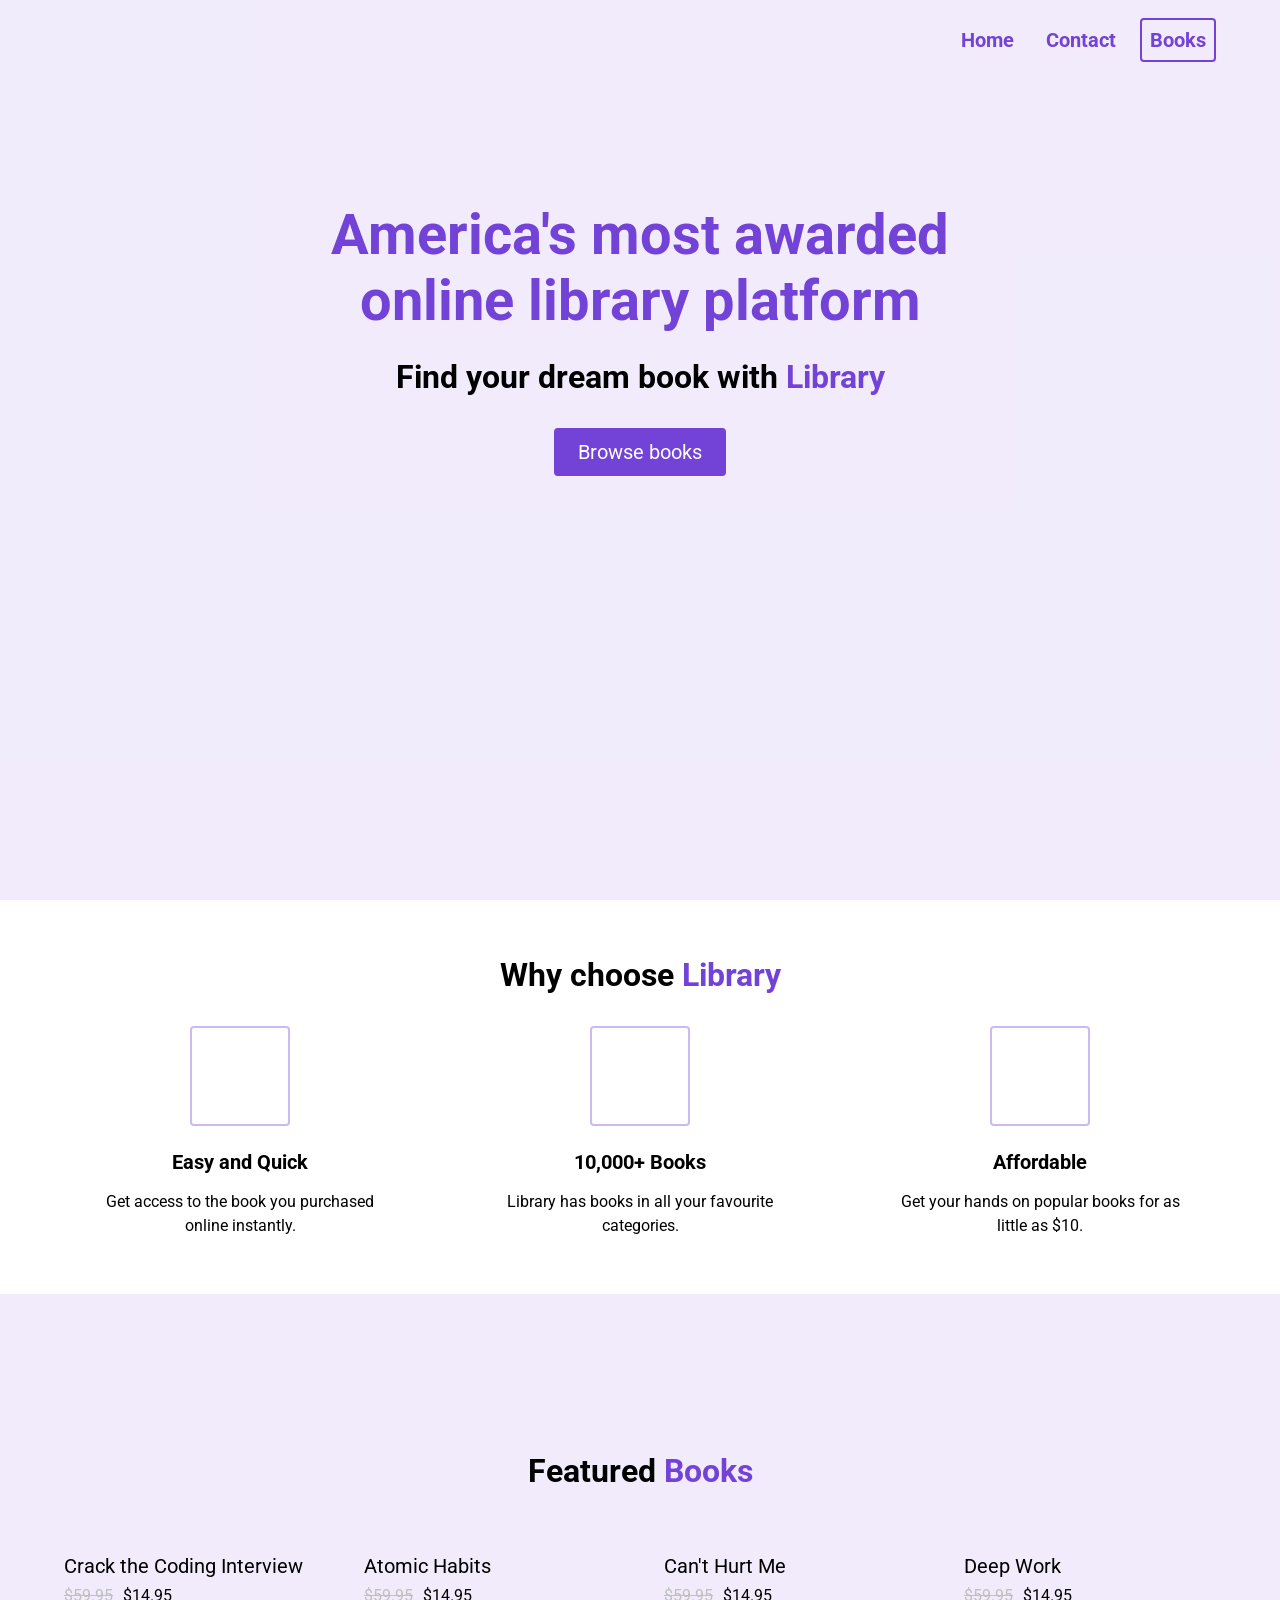
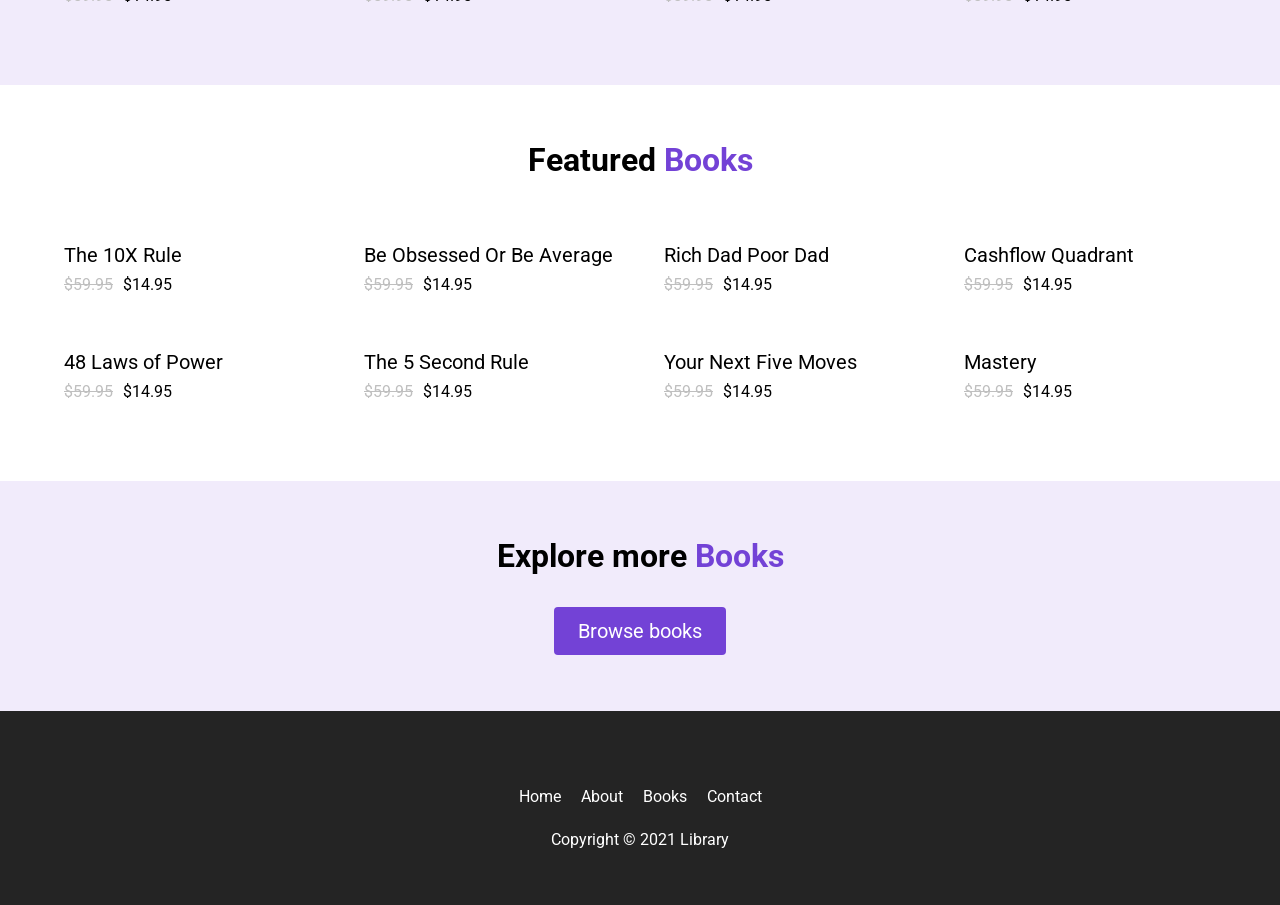
==== assets/index.html @ 7a70489b "need lots of fixes because ai sucks sometimes." ====
<!DOCTYPE html>
<html lang="en">

<head>
  <meta charset="UTF-8">
  <meta http-equiv="X-UA-Compatible" content="IE=edge">
  <meta name="viewport" content="width=device-width, initial-scale=1.0">
  <title>Library</title>
  <link rel="stylesheet" href="styles.css">
  <script src="https://kit.fontawesome.com/c8e4d183c2.js" crossorigin="anonymous"></script>
  <script src="index.js"></script>
</head>

<body>
  <section id="landing">
    <nav>
      <div class="nav__container">
        <img class="logo" src="./assets/Library.svg" alt="">
        <ul class="nav__links">
          <li><a href="#" class="nav__link">Home</a></li>
          <li><a href="#" class="nav__link">Contact</a></li>
          <li><a href="#" class="nav__link nav__link--primary">Books</a></li>
        </ul>
        <button class="btn__menu" onclick="openMenu()">
          <i class="fas fa-bars"></i>
        </button>
        <div class="menu__backdrop">
          <button class="btn__menu btn__menu--close" onclick="closeMenu()">
            <i class="fas fa-times"></i>
          </button>
          <ul class="menu__links">
            <li class="menu__list">
              <a href="#" class="menu__link" onclick="closeMenu()">Home</a>
            </li>
            <li class="menu__list">
              <a href="#features" class="menu__link" onclick="closeMenu()">Books</a>
            </li>
            <li class="menu__list">
              <a class="menu__link no-cursor" onclick="closeMenu()">Contacts</a>
            </li>
          </ul>
        </div>
      </div>
    </nav>
    <header>
      <div class="header__container">
        <div class="header__description">
          <h1>America's most awarded online library platform</h1>
          <h2>Find your dream book with <span class="purple">Library</span></h2>
          <a href="#features">
            <button class="btn">Browse books</button>
          </a>
        </div>
        <figure class="header__img--wrapper">
          <img src="./assets/Undraw_Books.svg" alt="">
        </figure>
      </div>
    </header>
  </section>

  <main>
    <section id="highlights">
      <div class="container">
        <div class="row">
          <h2 class="section__title">
            Why choose <span class="purple">Library</span>
          </h2>
          <div class="highlight__wrapper">
            <div class="highlight">
              <div class="highlight__img">
                <i class="fas fa-bolt"></i>
              </div>
              <h3 class="highlight__subtitle">
                Easy and Quick
              </h3>
              <p class="highlight__para">
                Get access to the book you purchased online instantly.
              </p>
            </div>
            <div class="highlight">
              <div class="highlight__img">
                <i class="fas fa-book-open"></i>
              </div>
              <h3 class="highlight__subtitle">
                10,000+ Books
              </h3>
              <p class="highlight__para">
                Library has books in all your favourite categories.
              </p>
            </div>
            <div class="highlight">
              <div class="highlight__img">
                <i class="fas fa-tags"></i>
              </div>
              <h3 class="highlight__subtitle">
                Affordable
              </h3>
              <p class="highlight__para">
                Get your hands on popular books for as little as $10.
              </p>
            </div>
          </div>
        </div>
      </div>
    </section>

    <section id="features">
      <div class="container">
        <div class="row">
          <h2 class="section__title">
            Featured <span class="purple">Books</span>
          </h2>
          <div class="books">
            <div class="book">
              <figure class="book__img--wrapper">
                <img class="book__img" src="./assets/crack the coding interview.png" alt="">
              </figure>
              <div class="book__title">
                Crack the Coding Interview
              </div>
              <div class="book__ratings">
                <i class="fas fa-star"></i>
                <i class="fas fa-star"></i>
                <i class="fas fa-star"></i>
                <i class="fas fa-star"></i>
                <i class="fas fa-star-half-alt"></i>
              </div>
              <div class="book__price">
                <span class="book__price--normal">$59.95</span> $14.95
              </div>
            </div>
            <div class="book">
              <figure class="book__img--wrapper">
                <img class="book__img" src="./assets/atomic habits.jpg" alt="">
              </figure>
              <div class="book__title">
                Atomic Habits
              </div>
              <div class="book__ratings">
                <i class="fas fa-star"></i>
                <i class="fas fa-star"></i>
                <i class="fas fa-star"></i>
                <i class="fas fa-star"></i>
                <i class="fas fa-star-half-alt"></i>
              </div>
              <div class="book__price">
                <span class="book__price--normal">$59.95</span> $14.95
              </div>
            </div>
            <div class="book">
              <figure class="book__img--wrapper">
                <img class="book__img" src="./assets/david goggins.jpeg" alt="">
              </figure>
              <div class="book__title">
                Can't Hurt Me
              </div>
              <div class="book__ratings">
                <i class="fas fa-star"></i>
                <i class="fas fa-star"></i>
                <i class="fas fa-star"></i>
                <i class="fas fa-star"></i>
                <i class="fas fa-star-half-alt"></i>
              </div>
              <div class="book__price">
                <span class="book__price--normal">$59.95</span> $14.95
              </div>
            </div>
            <div class="book">
              <figure class="book__img--wrapper">
                <img class="book__img" src="./assets/deep work.jpeg" alt="">
              </figure>
              <div class="book__title">
                Deep Work
              </div>
              <div class="book__ratings">
                <i class="fas fa-star"></i>
                <i class="fas fa-star"></i>
                <i class="fas fa-star"></i>
                <i class="fas fa-star"></i>
                <i class="fas fa-star-half-alt"></i>
              </div>
              <div class="book__price">
                <span class="book__price--normal">$59.95</span> $14.95
              </div>
            </div>
          </div>
        </div>
      </div>
    </section>

    <section id="recent">
      <div class="container">
        <div class="row">
          <h2 class="section__title">
            Featured <span class="purple">Books</span>
          </h2>
          <div class="books">
            <div class="book">
              <figure class="book__img--wrapper">
                <img class="book__img" src="./assets/book-1.jpeg" alt="">
              </figure>
              <div class="book__title">
                The 10X Rule
              </div>
              <div class="book__ratings">
                <i class="fas fa-star"></i>
                <i class="fas fa-star"></i>
                <i class="fas fa-star"></i>
                <i class="fas fa-star"></i>
                <i class="fas fa-star-half-alt"></i>
              </div>
              <div class="book__price">
                <span class="book__price--normal">$59.95</span> $14.95
              </div>
            </div>
            <div class="book">
              <figure class="book__img--wrapper">
                <img class="book__img" src="./assets/book-2.jpeg" alt="">
              </figure>
              <div class="book__title">
                Be Obsessed Or Be Average
              </div>
              <div class="book__ratings">
                <i class="fas fa-star"></i>
                <i class="fas fa-star"></i>
                <i class="fas fa-star"></i>
                <i class="fas fa-star"></i>
                <i class="fas fa-star-half-alt"></i>
              </div>
              <div class="book__price">
                <span class="book__price--normal">$59.95</span> $14.95
              </div>
            </div>
            <div class="book">
              <figure class="book__img--wrapper">
                <img class="book__img" src="./assets/book-3.jpeg" alt="">
              </figure>
              <div class="book__title">
                Rich Dad Poor Dad
              </div>
              <div class="book__ratings">
                <i class="fas fa-star"></i>
                <i class="fas fa-star"></i>
                <i class="fas fa-star"></i>
                <i class="fas fa-star"></i>
                <i class="fas fa-star-half-alt"></i>
              </div>
              <div class="book__price">
                <span class="book__price--normal">$59.95</span> $14.95
              </div>
            </div>
            <div class="book">
              <figure class="book__img--wrapper">
                <img class="book__img" src="./assets/book-4.jpeg" alt="">
              </figure>
              <div class="book__title">
                Cashflow Quadrant
              </div>
              <div class="book__ratings">
                <i class="fas fa-star"></i>
                <i class="fas fa-star"></i>
                <i class="fas fa-star"></i>
                <i class="fas fa-star"></i>
                <i class="fas fa-star-half-alt"></i>
              </div>
              <div class="book__price">
                <span class="book__price--normal">$59.95</span> $14.95
              </div>
            </div>
            <div class="book">
              <figure class="book__img--wrapper">
                <img class="book__img" src="./assets/book-5.jpeg" alt="">
              </figure>
              <div class="book__title">
                48 Laws of Power
              </div>
              <div class="book__ratings">
                <i class="fas fa-star"></i>
                <i class="fas fa-star"></i>
                <i class="fas fa-star"></i>
                <i class="fas fa-star"></i>
                <i class="fas fa-star-half-alt"></i>
              </div>
              <div class="book__price">
                <span class="book__price--normal">$59.95</span> $14.95
              </div>
            </div>
            <div class="book">
              <figure class="book__img--wrapper">
                <img class="book__img" src="./assets/book-6.jpeg" alt="">
              </figure>
              <div class="book__title">
                The 5 Second Rule
              </div>
              <div class="book__ratings">
                <i class="fas fa-star"></i>
                <i class="fas fa-star"></i>
                <i class="fas fa-star"></i>
                <i class="fas fa-star"></i>
                <i class="fas fa-star-half-alt"></i>
              </div>
              <div class="book__price">
                <span class="book__price--normal">$59.95</span> $14.95
              </div>
            </div>
            <div class="book">
              <figure class="book__img--wrapper">
                <img class="book__img" src="./assets/book-7.jpg" alt="">
              </figure>
              <div class="book__title">
                Your Next Five Moves
              </div>
              <div class="book__ratings">
                <i class="fas fa-star"></i>
                <i class="fas fa-star"></i>
                <i class="fas fa-star"></i>
                <i class="fas fa-star"></i>
                <i class="fas fa-star-half-alt"></i>
              </div>
              <div class="book__price">
                <span class="book__price--normal">$59.95</span> $14.95
              </div>
            </div>
            <div class="book">
              <figure class="book__img--wrapper">
                <img class="book__img" src="./assets/book-8.jpeg" alt="">
              </figure>
              <div class="book__title">
                Mastery
              </div>
              <div class="book__ratings">
                <i class="fas fa-star"></i>
                <i class="fas fa-star"></i>
                <i class="fas fa-star"></i>
                <i class="fas fa-star"></i>
                <i class="fas fa-star-half-alt"></i>
              </div>
              <div class="book__price">
                <span class="book__price--normal">$59.95</span> $14.95
              </div>
            </div>
          </div>
        </div>
      </div>
    </section>

    <section id="explore">
      <div class="container">
        <div class="row row__column">
          <h2>Explore more <span class="purple">Books</span></h2>
          <a href="#features">
            <button class="btn">Browse books</button>
          </a>
        </div>
      </div>
    </section>
  </main>

  <footer>
    <div class="container">
      <div class="row row__column">
        <a href="#">
          <figure class="footer__logo">
            <img src="./assets/Library.svg" class="footer__logo--img" alt="">
          </figure>
        </a>
        <div class="footer__list">
          <a href="#" class="footer__link">Home</a>
          <a class="footer__link no-cursor">About</a>
          <a href="#features" class="footer__link">Books</a>
          <a class="footer__link no-cursor">Contact</a>
        </div>
        <div class="footer__copyright">Copyright &copy; 2021 Library</div>
      </div>
    </div>
  </footer>
</body>

</html>
---- assets/styles.css ----
@import url('https://fonts.googleapis.com/css2?family=Roboto:wght@400;500;700&display=swap');
* {
  padding: 0;
  margin: 0;
  box-sizing: border-box;
  font-family: 'Roboto', sans-serif;
}

html {
  scroll-behavior: smooth;
}

body {
  max-width: 100vw;
  overflow-x: hidden;
}

nav {
  height: 80px;
  display: flex;
}

img {
  width: 100%;
}

p {
  line-height: 1.5;
}

a {
  text-decoration: none;
}

a:hover {
  text-decoration: underline;
}



ul {
  display: flex;
}

li {
  list-style-type: none;
}

h1 {
  font-size: 56px;
  color: #7342d6;
  margin-bottom: 24px;
  text-align: center;
}

h2 {
  font-size: 32px;
  margin-bottom: 32px;
  text-align: center;
}

button {
  cursor: pointer;
}

button:active {
  transform: translateY(1px);
}

.btn {
  background-color: #7342d6;
  color: white;
  padding: 12px 24px;
  font-size: 20px;
  border-radius: 4px;
  border: none;
}

.purple {
  color: #7342d6;
}

.logo {
  width: 160px;
}

.nav__container {
  width: 100%;
  max-width: 1200px;
  padding: 0 24px;
  display: flex;
  justify-content: space-between;
  align-items: center;
  margin: 0 auto;
}

.nav__link {
  margin-left: 16px;
  text-decoration: none;
  font-size: 20px;
  color: #7342d6;
  font-weight: bold;
  padding: 8px;
}

.nav__link:hover {
  text-decoration: underline;
}

.nav__link--primary {
  border: 2px solid #7342d6;
  border-radius: 4px;
}

.nav__link--primary:hover {
  text-decoration: none;
}

.btn__menu {
  background-color: transparent;
  font-size: 40px;
  border: none;
  color: #7342d6;
  display: none;
}

.menu__backdrop {
  position: absolute;
  background-color: #242424;
  top: 0;
  left: 0;
  right: 0;
  bottom: 0;
  z-index: 100;
  display: flex;
  align-items: center;
  justify-content: center;
  visibility: hidden;
  transition: all 300ms ease;
  opacity: 0;
  transform: translate(100%);
}

.menu--open {
  max-height: 100vh;
  overflow: hidden;
}

.menu--open .menu__backdrop {
  visibility: visible;
  opacity: 1;
  transform: translate(0);
}

.menu__links {
  display: flex;
  flex-direction: column;
  align-items: center;
}

.menu__list {
  padding: 32px 0;
}

.menu__link {
  color: white;
  font-size: 40px;
}

.btn__menu--close {
  position: absolute;
  top: 10px;
  right: 20px;
  padding: 8px;
  color: white;
}


/* 

LANDING

*/

#landing {
  background-color: rgba(115, 66, 214, 0.1)
}

header {
  height: calc(100vh - 80px);
}

.header__container {
  width: 100%;
  max-width: 720px;
  margin: 0 auto;
  height: 100%;
  display: flex;
  flex-direction: column;
  justify-content: space-around;
}

.header__description {
  display: flex;
  flex-direction: column;
  align-items: center;
}

.header__img--wrapper {
  padding: 20px;

  /* Added this after the tutorial to 
  show it over the wave on larger screens */
  z-index: 50;
}

.container {
  padding: 56px 0;
}

.row {
  width: 100%;
  max-width: 1200px;
  margin: 0 auto;
}

.row__column {
  display: flex;
  flex-direction: column;
  align-items: center;
}

.no-cursor {
  cursor: not-allowed;
}
/* 

HIGHLIGHTS 

*/

#highlights {
  position: relative;
  max-width: 100vw;
}

#highlights:after,
#highlights:before {
  background: url('assets/wave.svg');
  content: "";
  position: absolute;
  width: 101vw;
  height: 12vw;
  left: 0;
  z-index: 1;
  background-size: cover;
  background-repeat: no-repeat;
}

#highlights:before {
  transform: translateY(-100%);
  top: 1px;
}

#highlights:after {
  transform: translateY(100%) rotate(180deg);
  bottom: 1px;
}

.highlight__wrapper {
  display: flex;
  flex-wrap: wrap;
}

.highlight {
  padding: 0 24px;
  width: calc(100% / 3);
  display: flex;
  align-items: center;
  flex-direction: column;
}

.highlight__para {
  text-align: center;
  max-width: 280px;
}

.highlight__img {
  border: 2px solid #7342d65d;
  color: #7342d6;
  width: 100px;
  height: 100px;
  display: flex;
  align-items: center;
  justify-content: center;
  border-radius: 4px;
  font-size: 32px;
  margin-bottom: 24px;
}

.highlight__subtitle {
  font-size: 20px;
  margin-bottom: 16px;
  text-align: center;
}

/* 

FEATURES 

*/

#features {
  padding-top: 8vw;
  background-color: rgba(115, 66, 214, 0.1);
}

.books {
  display: flex;
  flex-wrap: wrap;
}

.book {
  width: 25%;
  padding: 24px;
}

.book__img {
  max-height: 380px;
  transition: all 300ms ease;
  cursor: not-allowed;
}

.book__img--wrapper {
  margin-bottom: 8px;
  border-radius: 4px;
  overflow: hidden;
  display: flex;
}

.book:hover .book__img {
  transform: scale(1.03);
}

.book__title {
  font-size: 20px;
  margin-bottom: 8px;
}

.book__title:hover {
  text-decoration: underline;
  cursor: not-allowed;
}

.book__ratings {
  margin-bottom: 8px;
  color: #fabf2a;
}

.book__price--normal {
  text-decoration: line-through;
  padding-right: 6px;
  color: #bfbfbf;
}

/* 

EXPLORE

*/

#explore {
  background-color: rgba(115, 66, 214, 0.1);
}

/* 

FOOTER

*/

footer {
  background-color: #242424;
}

.footer__logo {
  display: flex;
}

.footer__logo--img {
  width: 160px;
  filter: grayscale(1) invert(1);
}

.footer__link,
.footer__copyright {
  color: #fff;
}

.footer__list {
  margin: 20px 0 24px 0;
}

.footer__link {
  padding: 0 8px;
}

/* SMALL PHONES, TABLETS, LARGE SMARTPHONES */
@media (max-width: 768px) {
  .header__description {
    padding: 0 24px;
  }

  h1 {
    font-size: 40px;
  }

  h2 {
    font-size: 26px;
  }

  button {
    font-size: 18px;
  }

  .book {
    width: 50%;
  }
}


/* SMALL PHONES, LARGE SMARTPHONES */
@media (max-width: 550px) {
  .btn__menu {
    display: block;
  }

  .nav__links {
    display: none;
  }

  .highlight {
    width: 100%;
  }

  .highlight:not(:last-child) {
    margin-bottom: 24px;
  }
}
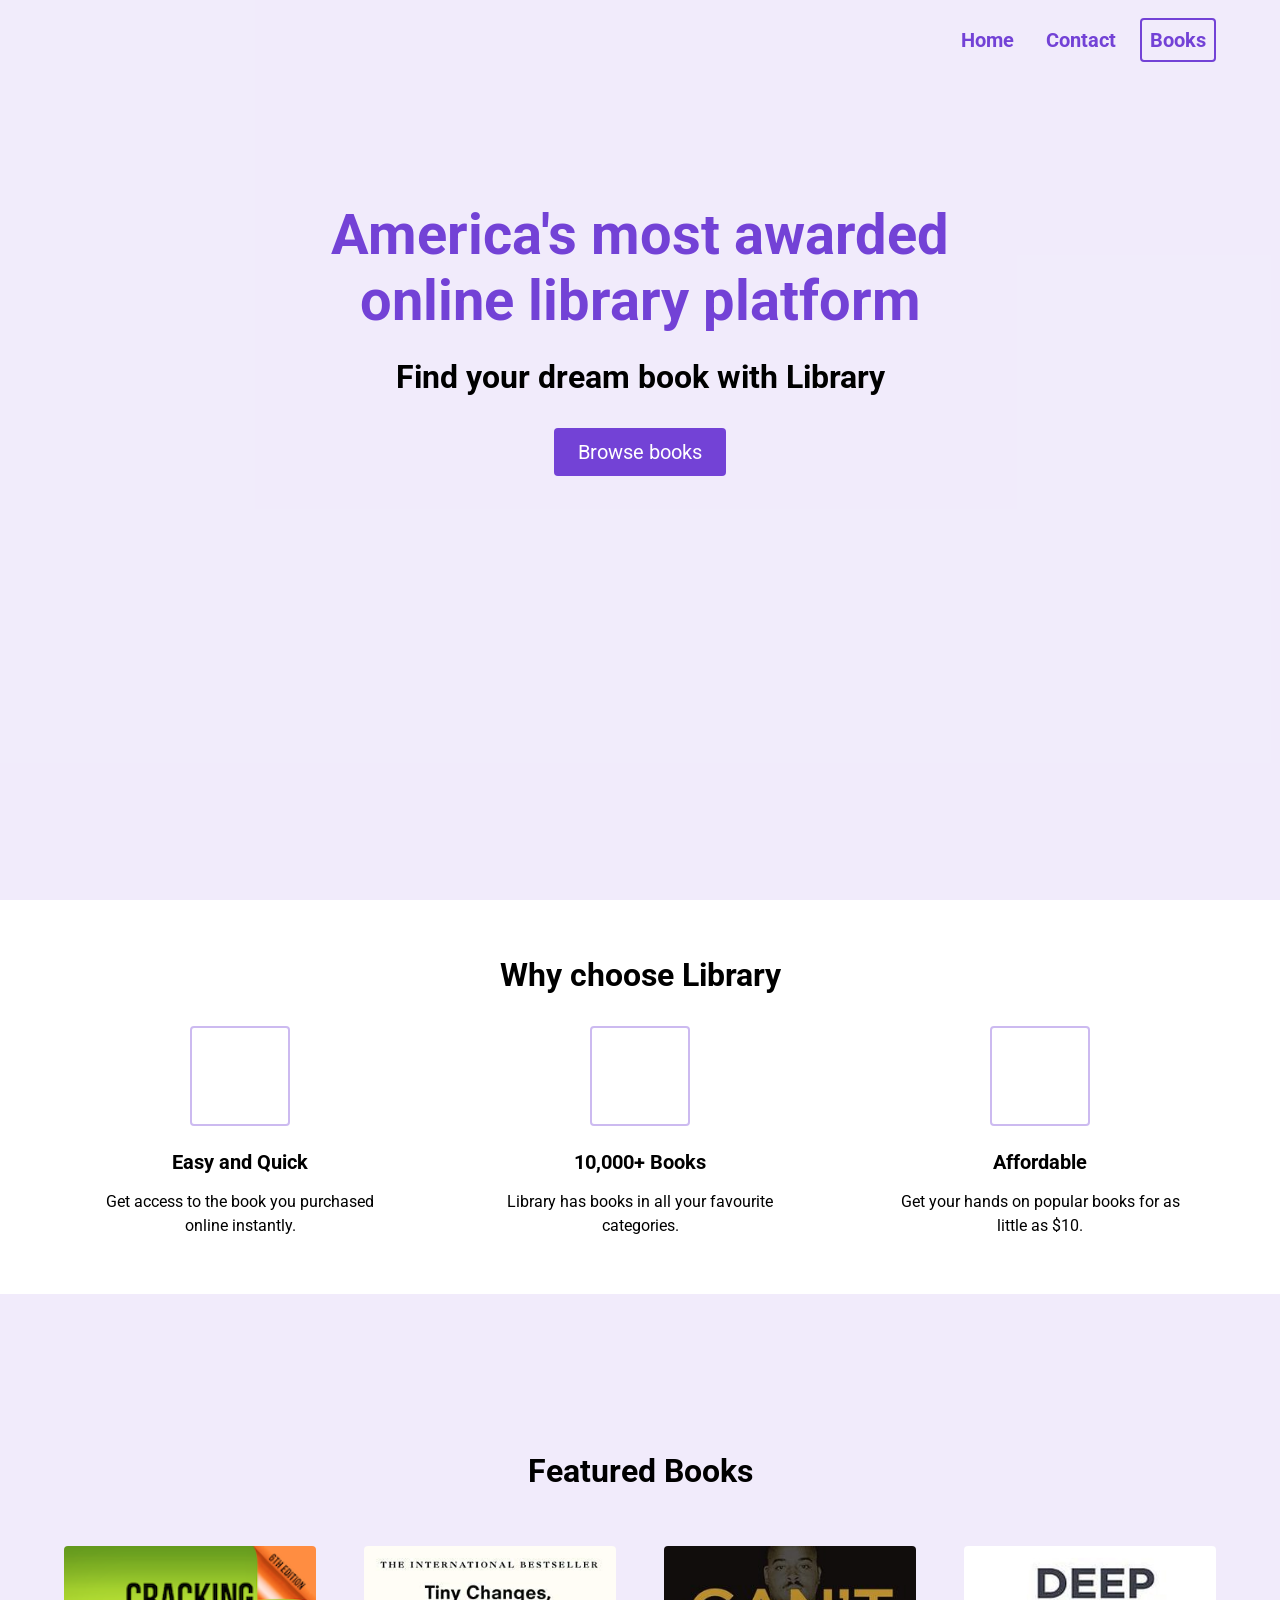
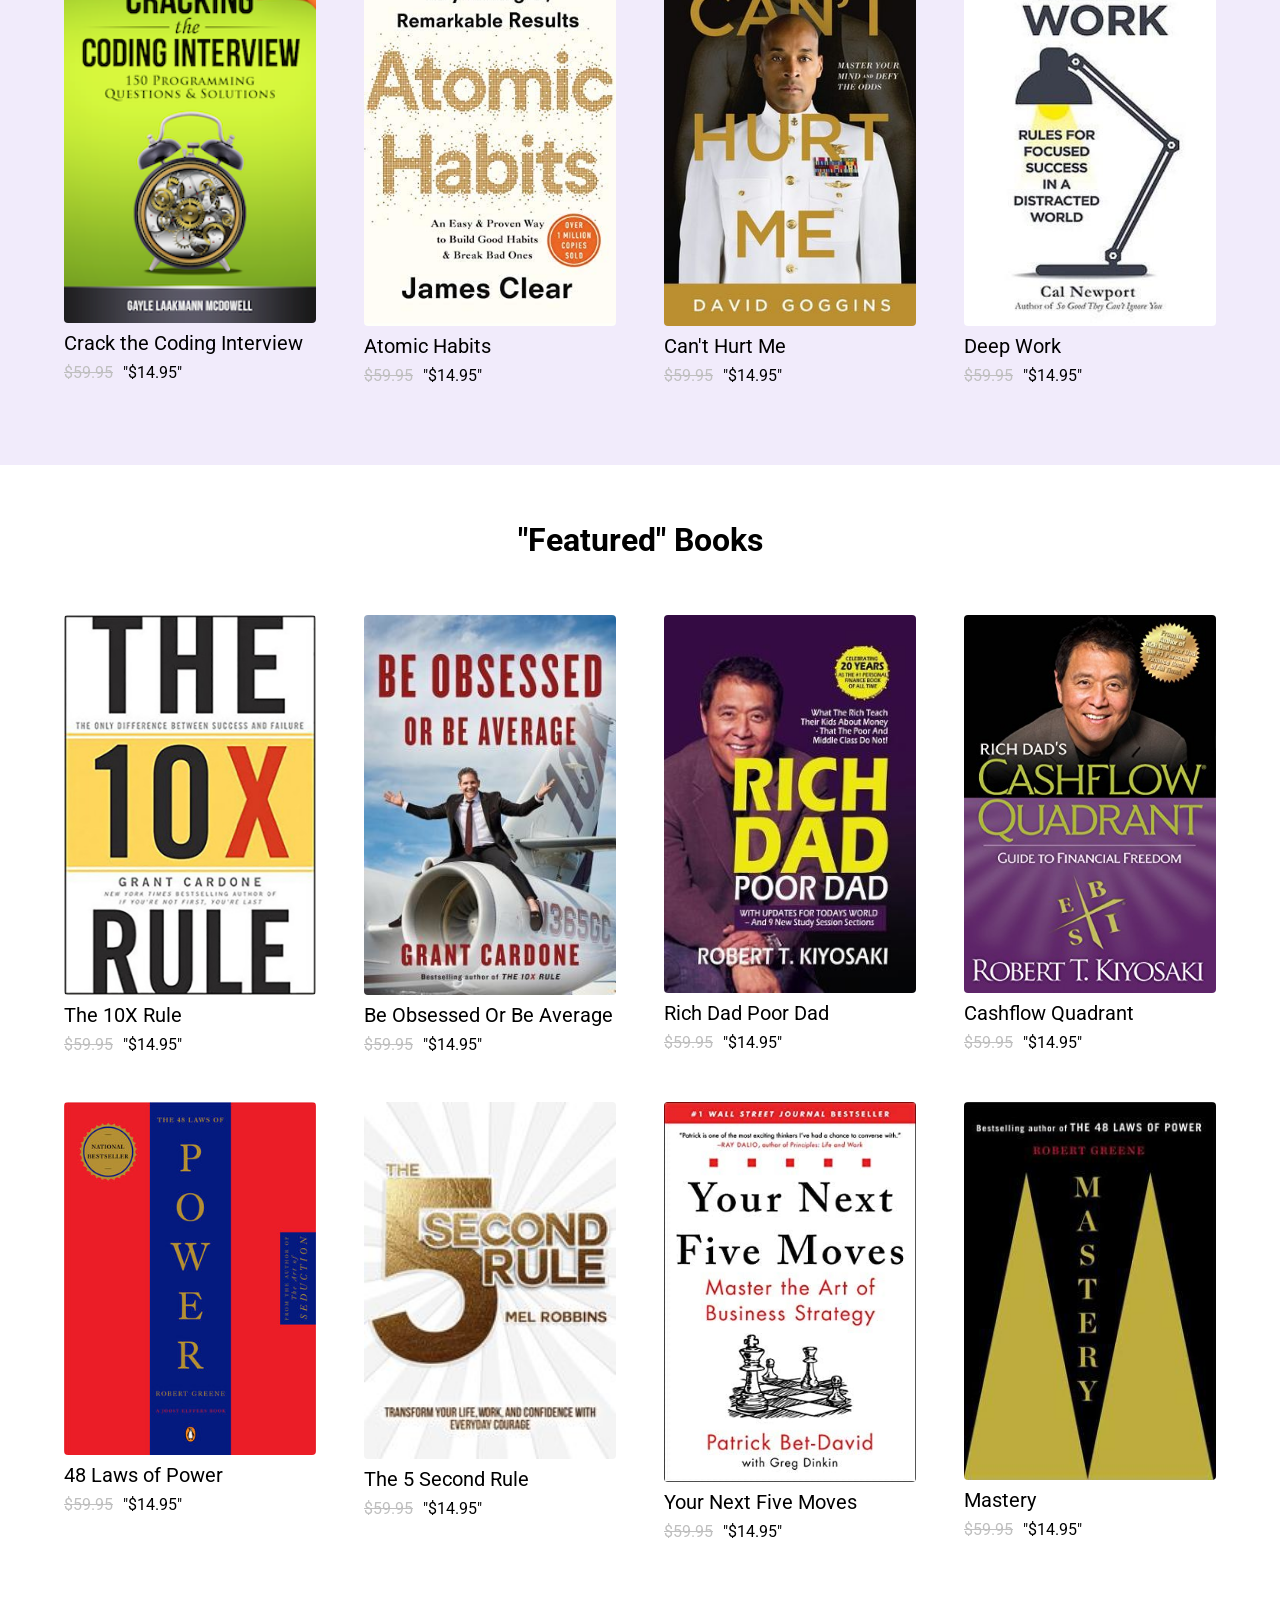
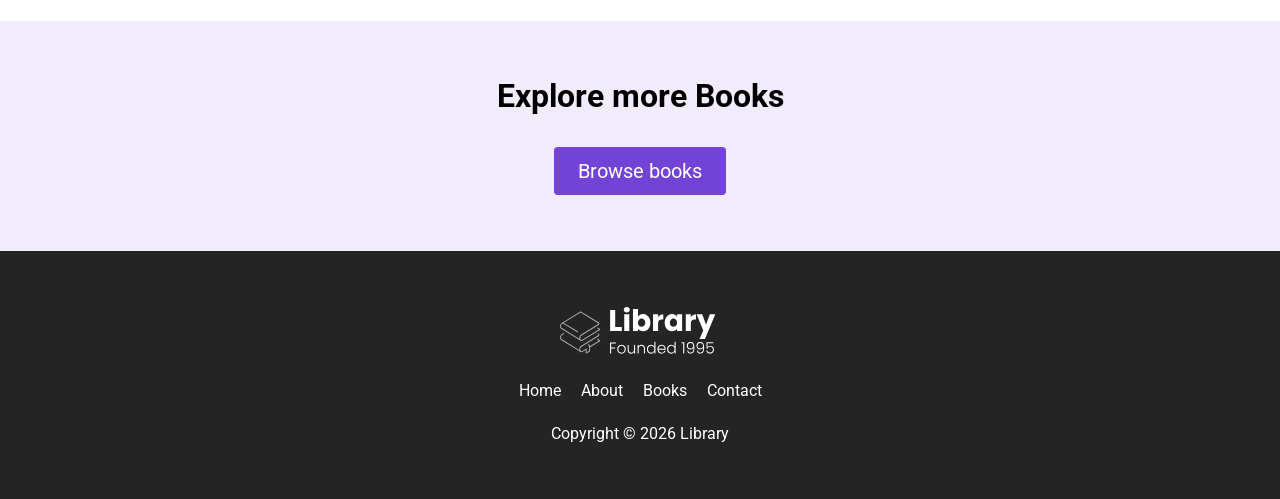
==== commit cd38890b: "gotta figure out why the books arent showing" ====
--- a/assets/index.html
+++ b/assets/index.html
@@ -1,379 +1,408 @@
-<!DOCTYPE html>
+<!doctype html>
 <html lang="en">
-
-<head>
-  <meta charset="UTF-8">
-  <meta http-equiv="X-UA-Compatible" content="IE=edge">
-  <meta name="viewport" content="width=device-width, initial-scale=1.0">
-  <title>Library</title>
-  <link rel="stylesheet" href="styles.css">
-  <script src="https://kit.fontawesome.com/c8e4d183c2.js" crossorigin="anonymous"></script>
-  <script src="index.js"></script>
-</head>
-
-<body>
-  <section id="landing">
-    <nav>
-      <div class="nav__container">
-        <img class="logo" src="./assets/Library.svg" alt="">
-        <ul class="nav__links">
-          <li><a href="#" class="nav__link">Home</a></li>
-          <li><a href="#" class="nav__link">Contact</a></li>
-          <li><a href="#" class="nav__link nav__link--primary">Books</a></li>
-        </ul>
-        <button class="btn__menu" onclick="openMenu()">
-          <i class="fas fa-bars"></i>
-        </button>
-        <div class="menu__backdrop">
-          <button class="btn__menu btn__menu--close" onclick="closeMenu()">
-            <i class="fas fa-times"></i>
+  <head>
+    <meta charset="UTF-8" />
+    <meta http-equiv="X-UA-Compatible" content="IE=edge" />
+    <meta name="viewport" content="width=device-width, initial-scale=1.0" />
+    <title>Library</title>
+    <link rel="stylesheet" href="styles.css" />
+    <script
+      src="https://kit.fontawesome.com/c8e4d183c2.js"
+      crossorigin="anonymous"
+    ></script>
+    <script src="index.js"></script>
+  </head>
+
+  <body>
+    <section id="landing">
+      <nav>
+        <div class="nav__container">
+          <img class="logo" src="./assets/Library.svg" alt="" />
+          <ul class="nav__links">
+            <li><a href="#" class="nav__link">Home</a></li>
+            <li><a href="#" class="nav__link">Contact</a></li>
+            <li><a href="#" class="nav__link nav__link--primary">Books</a></li>
+          </ul>
+          <button class="btn__menu" onclick="openMenu()">
+            <i class="fas fa-bars" aria-hidden="true"></i>
           </button>
-          <ul class="menu__links">
-            <li class="menu__list">
-              <a href="#" class="menu__link" onclick="closeMenu()">Home</a>
-            </li>
-            <li class="menu__list">
-              <a href="#features" class="menu__link" onclick="closeMenu()">Books</a>
-            </li>
-            <li class="menu__list">
-              <a class="menu__link no-cursor" onclick="closeMenu()">Contacts</a>
-            </li>
-          </ul>
-        </div>
-      </div>
-    </nav>
-    <header>
-      <div class="header__container">
-        <div class="header__description">
-          <h1>America's most awarded online library platform</h1>
-          <h2>Find your dream book with <span class="purple">Library</span></h2>
-          <a href="#features">
-            <button class="btn">Browse books</button>
-          </a>
-        </div>
-        <figure class="header__img--wrapper">
-          <img src="./assets/Undraw_Books.svg" alt="">
-        </figure>
-      </div>
-    </header>
-  </section>
-
-  <main>
-    <section id="highlights">
-      <div class="container">
-        <div class="row">
-          <h2 class="section__title">
-            Why choose <span class="purple">Library</span>
-          </h2>
-          <div class="highlight__wrapper">
-            <div class="highlight">
-              <div class="highlight__img">
-                <i class="fas fa-bolt"></i>
-              </div>
-              <h3 class="highlight__subtitle">
-                Easy and Quick
-              </h3>
-              <p class="highlight__para">
-                Get access to the book you purchased online instantly.
-              </p>
+          <div class="menu__backdrop">
+            <button class="btn__menu btn__menu--close" onclick="closeMenu()">
+              <i class="fas fa-times" aria-hidden="true"></i>
+            </button>
+            <ul class="menu__links">
+              <li class="menu__list">
+                <a href="#" class="menu__link" onclick="closeMenu()">Home</a>
+              </li>
+              <li class="menu__list">
+                <a href="#features" class="menu__link" onclick="closeMenu()"
+                  >Books</a
+                >
+              </li>
+              <li class="menu__list">
+                <a class="menu__link no-cursor" onclick="closeMenu()"
+                  >Contacts</a
+                >
+              </li>
+            </ul>
+          </div>
+        </div>
+      </nav>
+      <header>
+        <div class="header__container">
+          <div class="header__description">
+            <h1>America's most awarded online library platform</h1>
+            <h2>
+              Find your dream book with <span class="green">Library</span>
+            </h2>
+            <a href="#features">
+              <button class="btn">Browse books</button>
+            </a>
+          </div>
+          <figure class="header__img--wrapper">
+            <img src="./assets/Undraw_Books.svg" alt="" />
+          </figure>
+        </div>
+      </header>
+    </section>
+
+    <main>
+      <section id="highlights">
+        <div class="container">
+          <div class="row">
+            <h2 class="section__title">
+              Why choose <span class="green">Library</span>
+            </h2>
+            <div class="highlight__wrapper">
+              <div class="highlight">
+                <div class="highlight__img">
+                  <i class="fas fa-bolt" aria-hidden="true"></i>
+                </div>
+                <h3 class="highlight__subtitle">Easy and Quick</h3>
+                <p class="highlight__para">
+                  Get access to the book you purchased online instantly.
+                </p>
+              </div>
+              <div class="highlight">
+                <div class="highlight__img">
+                  <i class="fas fa-book-open" aria-hidden="true"></i>
+                </div>
+                <h3 class="highlight__subtitle">10,000+ Books</h3>
+                <p class="highlight__para">
+                  Library has books in all your favourite categories.
+                </p>
+              </div>
+              <div class="highlight">
+                <div class="highlight__img">
+                  <i class="fas fa-tags" aria-hidden="true"></i>
+                </div>
+                <h3 class="highlight__subtitle">Affordable</h3>
+                <p class="highlight__para">
+                  Get your hands on popular books for as little as $10.
+                </p>
+              </div>
             </div>
-            <div class="highlight">
-              <div class="highlight__img">
-                <i class="fas fa-book-open"></i>
-              </div>
-              <h3 class="highlight__subtitle">
-                10,000+ Books
-              </h3>
-              <p class="highlight__para">
-                Library has books in all your favourite categories.
-              </p>
+          </div>
+        </div>
+      </section>
+
+      <section id="features">
+        <div class="container">
+          <div class="row">
+            <h2 class="section__title">
+              Featured <span class="green">Books</span>
+            </h2>
+            <div class="books">
+              <div class="book">
+                <figure class="book__img--wrapper">
+                  <img
+                    class="book__img"
+                    src="./assets-20260403T184440Z-3-001/assets/crack the coding interview.png"
+                    alt=""
+                  />
+                </figure>
+                <div class="book__title">Crack the Coding Interview</div>
+                <div class="book__ratings">
+                  <i class="fas fa-star" aria-hidden="true"></i>
+                  <i class="fas fa-star" aria-hidden="true"></i>
+                  <i class="fas fa-star" aria-hidden="true"></i>
+                  <i class="fas fa-star" aria-hidden="true"></i>
+                  <i class="fas fa-star-half-alt" aria-hidden="true"></i>
+                </div>
+                <div class="book__price">
+                  <span class="book__price--normal">$59.95</span> "$14.95"
+                </div>
+              </div>
+              <div class="book">
+                <figure class="book__img--wrapper">
+                  <img
+                    class="book__img"
+                    src="./assets-20260403T184440Z-3-001/assets/atomic habits.jpg"
+                    alt=""
+                  />
+                </figure>
+                <div class="book__title">Atomic Habits</div>
+                <div class="book__ratings">
+                  <i class="fas fa-star" aria-hidden="true"></i>
+                  <i class="fas fa-star" aria-hidden="true"></i>
+                  <i class="fas fa-star" aria-hidden="true"></i>
+                  <i class="fas fa-star" aria-hidden="true"></i>
+                  <i class="fas fa-star-half-alt" aria-hidden="true"></i>
+                </div>
+                <div class="book__price">
+                  <span class="book__price--normal">$59.95</span> "$14.95"
+                </div>
+              </div>
+              <div class="book">
+                <figure class="book__img--wrapper">
+                  <img
+                    class="book__img"
+                    src="./assets-20260403T184440Z-3-001/assets/david goggins.jpeg"
+                    alt=""
+                  />
+                </figure>
+                <div class="book__title">Can't Hurt Me</div>
+                <div class="book__ratings">
+                  <i class="fas fa-star" aria-hidden="true"></i>
+                  <i class="fas fa-star" aria-hidden="true"></i>
+                  <i class="fas fa-star" aria-hidden="true"></i>
+                  <i class="fas fa-star" aria-hidden="true"></i>
+                  <i class="fas fa-star-half-alt" aria-hidden="true"></i>
+                </div>
+                <div class="book__price">
+                  <span class="book__price--normal">$59.95</span> "$14.95"
+                </div>
+              </div>
+              <div class="book">
+                <figure class="book__img--wrapper">
+                  <img
+                    class="book__img"
+                    src="./assets-20260403T184440Z-3-001/assets/deep work.jpeg"
+                    alt=""
+                  />
+                </figure>
+                <div class="book__title">Deep Work</div>
+                <div class="book__ratings">
+                  <i class="fas fa-star" aria-hidden="true"></i>
+                  <i class="fas fa-star" aria-hidden="true"></i>
+                  <i class="fas fa-star" aria-hidden="true"></i>
+                  <i class="fas fa-star" aria-hidden="true"></i>
+                  <i class="fas fa-star-half-alt" aria-hidden="true"></i>
+                </div>
+                <div class="book__price">
+                  <span class="book__price--normal">$59.95</span> "$14.95"
+                </div>
+              </div>
             </div>
-            <div class="highlight">
-              <div class="highlight__img">
-                <i class="fas fa-tags"></i>
-              </div>
-              <h3 class="highlight__subtitle">
-                Affordable
-              </h3>
-              <p class="highlight__para">
-                Get your hands on popular books for as little as $10.
-              </p>
+          </div>
+        </div>
+      </section>
+
+      <section id="recent">
+        <div class="container">
+          <div class="row">
+            <h2 class="section__title">
+              "Featured" <span class="green">Books</span>
+            </h2>
+            <div class="books">
+              <div class="book">
+                <figure class="book__img--wrapper">
+                  <img
+                    class="book__img"
+                    src="./assets-20260403T184440Z-3-001/assets/book-1.jpeg"
+                    alt=""
+                  />
+                </figure>
+                <div class="book__title">The 10X Rule</div>
+                <div class="book__ratings">
+                  <i class="fas fa-star" aria-hidden="true"></i>
+                  <i class="fas fa-star" aria-hidden="true"></i>
+                  <i class="fas fa-star" aria-hidden="true"></i>
+                  <i class="fas fa-star" aria-hidden="true"></i>
+                  <i class="fas fa-star-half-alt" aria-hidden="true"></i>
+                </div>
+                <div class="book__price">
+                  <span class="book__price--normal">$59.95</span> "$14.95"
+                </div>
+              </div>
+              <div class="book">
+                <figure class="book__img--wrapper">
+                  <img
+                    class="book__img"
+                    src="./assets-20260403T184440Z-3-001/assets/book-2.jpeg"
+                    alt=""
+                  />
+                </figure>
+                <div class="book__title">Be Obsessed Or Be Average</div>
+                <div class="book__ratings">
+                  <i class="fas fa-star" aria-hidden="true"></i>
+                  <i class="fas fa-star" aria-hidden="true"></i>
+                  <i class="fas fa-star" aria-hidden="true"></i>
+                  <i class="fas fa-star" aria-hidden="true"></i>
+                  <i class="fas fa-star-half-alt" aria-hidden="true"></i>
+                </div>
+                <div class="book__price">
+                  <span class="book__price--normal">$59.95</span> "$14.95"
+                </div>
+              </div>
+              <div class="book">
+                <figure class="book__img--wrapper">
+                  <img
+                    class="book__img"
+                    src="./assets-20260403T184440Z-3-001/assets/book-3.jpeg"
+                    alt=""
+                  />
+                </figure>
+                <div class="book__title">Rich Dad Poor Dad</div>
+                <div class="book__ratings">
+                  <i class="fas fa-star" aria-hidden="true"></i>
+                  <i class="fas fa-star" aria-hidden="true"></i>
+                  <i class="fas fa-star" aria-hidden="true"></i>
+                  <i class="fas fa-star" aria-hidden="true"></i>
+                  <i class="fas fa-star-half-alt" aria-hidden="true"></i>
+                </div>
+                <div class="book__price">
+                  <span class="book__price--normal">$59.95</span> "$14.95"
+                </div>
+              </div>
+              <div class="book">
+                <figure class="book__img--wrapper">
+                  <img
+                    class="book__img"
+                    src="./assets-20260403T184440Z-3-001/assets/book-4.jpeg"
+                    alt=""
+                  />
+                </figure>
+                <div class="book__title">Cashflow Quadrant</div>
+                <div class="book__ratings">
+                  <i class="fas fa-star" aria-hidden="true"></i>
+                  <i class="fas fa-star" aria-hidden="true"></i>
+                  <i class="fas fa-star" aria-hidden="true"></i>
+                  <i class="fas fa-star" aria-hidden="true"></i>
+                  <i class="fas fa-star-half-alt" aria-hidden="true"></i>
+                </div>
+                <div class="book__price">
+                  <span class="book__price--normal">$59.95</span> "$14.95"
+                </div>
+              </div>
+              <div class="book">
+                <figure class="book__img--wrapper">
+                  <img
+                    class="book__img"
+                    src="./assets-20260403T184440Z-3-001/assets/book-5.jpeg"
+                    alt=""
+                  />
+                </figure>
+                <div class="book__title">48 Laws of Power</div>
+                <div class="book__ratings">
+                  <i class="fas fa-star" aria-hidden="true"></i>
+                  <i class="fas fa-star" aria-hidden="true"></i>
+                  <i class="fas fa-star" aria-hidden="true"></i>
+                  <i class="fas fa-star" aria-hidden="true"></i>
+                  <i class="fas fa-star-half-alt" aria-hidden="true"></i>
+                </div>
+                <div class="book__price">
+                  <span class="book__price--normal">$59.95</span> "$14.95"
+                </div>
+              </div>
+              <div class="book">
+                <figure class="book__img--wrapper">
+                  <img
+                    class="book__img"
+                    src="./assets-20260403T184440Z-3-001/assets/book-6.jpeg"
+                    alt=""
+                  />
+                </figure>
+                <div class="book__title">The 5 Second Rule</div>
+                <div class="book__ratings">
+                  <i class="fas fa-star" aria-hidden="true"></i>
+                  <i class="fas fa-star" aria-hidden="true"></i>
+                  <i class="fas fa-star" aria-hidden="true"></i>
+                  <i class="fas fa-star" aria-hidden="true"></i>
+                  <i class="fas fa-star-half-alt" aria-hidden="true"></i>
+                </div>
+                <div class="book__price">
+                  <span class="book__price--normal">$59.95</span> "$14.95"
+                </div>
+              </div>
+              <div class="book">
+                <figure class="book__img--wrapper">
+                  <img
+                    class="book__img"
+                    src="./assets-20260403T184440Z-3-001/assets/book-7.jpg"
+                    alt=""
+                  />
+                </figure>
+                <div class="book__title">Your Next Five Moves</div>
+                <div class="book__ratings">
+                  <i class="fas fa-star" aria-hidden="true"></i>
+                  <i class="fas fa-star" aria-hidden="true"></i>
+                  <i class="fas fa-star" aria-hidden="true"></i>
+                  <i class="fas fa-star" aria-hidden="true"></i>
+                  <i class="fas fa-star-half-alt" aria-hidden="true"></i>
+                </div>
+                <div class="book__price">
+                  <span class="book__price--normal">$59.95</span> "$14.95"
+                </div>
+              </div>
+              <div class="book">
+                <figure class="book__img--wrapper">
+                  <img
+                    class="book__img"
+                    src="./assets-20260403T184440Z-3-001/assets/book-8.jpeg"
+                    alt=""
+                  />
+                </figure>
+                <div class="book__title">Mastery</div>
+                <div class="book__ratings">
+                  <i class="fas fa-star" aria-hidden="true"></i>
+                  <i class="fas fa-star" aria-hidden="true"></i>
+                  <i class="fas fa-star" aria-hidden="true"></i>
+                  <i class="fas fa-star" aria-hidden="true"></i>
+                  <i class="fas fa-star-half-alt" aria-hidden="true"></i>
+                </div>
+                <div class="book__price">
+                  <span class="book__price--normal">$59.95</span> "$14.95"
+                </div>
+              </div>
             </div>
           </div>
         </div>
-      </div>
-    </section>
-
-    <section id="features">
-      <div class="container">
-        <div class="row">
-          <h2 class="section__title">
-            Featured <span class="purple">Books</span>
-          </h2>
-          <div class="books">
-            <div class="book">
-              <figure class="book__img--wrapper">
-                <img class="book__img" src="./assets/crack the coding interview.png" alt="">
-              </figure>
-              <div class="book__title">
-                Crack the Coding Interview
-              </div>
-              <div class="book__ratings">
-                <i class="fas fa-star"></i>
-                <i class="fas fa-star"></i>
-                <i class="fas fa-star"></i>
-                <i class="fas fa-star"></i>
-                <i class="fas fa-star-half-alt"></i>
-              </div>
-              <div class="book__price">
-                <span class="book__price--normal">$59.95</span> $14.95
-              </div>
-            </div>
-            <div class="book">
-              <figure class="book__img--wrapper">
-                <img class="book__img" src="./assets/atomic habits.jpg" alt="">
-              </figure>
-              <div class="book__title">
-                Atomic Habits
-              </div>
-              <div class="book__ratings">
-                <i class="fas fa-star"></i>
-                <i class="fas fa-star"></i>
-                <i class="fas fa-star"></i>
-                <i class="fas fa-star"></i>
-                <i class="fas fa-star-half-alt"></i>
-              </div>
-              <div class="book__price">
-                <span class="book__price--normal">$59.95</span> $14.95
-              </div>
-            </div>
-            <div class="book">
-              <figure class="book__img--wrapper">
-                <img class="book__img" src="./assets/david goggins.jpeg" alt="">
-              </figure>
-              <div class="book__title">
-                Can't Hurt Me
-              </div>
-              <div class="book__ratings">
-                <i class="fas fa-star"></i>
-                <i class="fas fa-star"></i>
-                <i class="fas fa-star"></i>
-                <i class="fas fa-star"></i>
-                <i class="fas fa-star-half-alt"></i>
-              </div>
-              <div class="book__price">
-                <span class="book__price--normal">$59.95</span> $14.95
-              </div>
-            </div>
-            <div class="book">
-              <figure class="book__img--wrapper">
-                <img class="book__img" src="./assets/deep work.jpeg" alt="">
-              </figure>
-              <div class="book__title">
-                Deep Work
-              </div>
-              <div class="book__ratings">
-                <i class="fas fa-star"></i>
-                <i class="fas fa-star"></i>
-                <i class="fas fa-star"></i>
-                <i class="fas fa-star"></i>
-                <i class="fas fa-star-half-alt"></i>
-              </div>
-              <div class="book__price">
-                <span class="book__price--normal">$59.95</span> $14.95
-              </div>
-            </div>
-          </div>
-        </div>
-      </div>
-    </section>
-
-    <section id="recent">
-      <div class="container">
-        <div class="row">
-          <h2 class="section__title">
-            Featured <span class="purple">Books</span>
-          </h2>
-          <div class="books">
-            <div class="book">
-              <figure class="book__img--wrapper">
-                <img class="book__img" src="./assets/book-1.jpeg" alt="">
-              </figure>
-              <div class="book__title">
-                The 10X Rule
-              </div>
-              <div class="book__ratings">
-                <i class="fas fa-star"></i>
-                <i class="fas fa-star"></i>
-                <i class="fas fa-star"></i>
-                <i class="fas fa-star"></i>
-                <i class="fas fa-star-half-alt"></i>
-              </div>
-              <div class="book__price">
-                <span class="book__price--normal">$59.95</span> $14.95
-              </div>
-            </div>
-            <div class="book">
-              <figure class="book__img--wrapper">
-                <img class="book__img" src="./assets/book-2.jpeg" alt="">
-              </figure>
-              <div class="book__title">
-                Be Obsessed Or Be Average
-              </div>
-              <div class="book__ratings">
-                <i class="fas fa-star"></i>
-                <i class="fas fa-star"></i>
-                <i class="fas fa-star"></i>
-                <i class="fas fa-star"></i>
-                <i class="fas fa-star-half-alt"></i>
-              </div>
-              <div class="book__price">
-                <span class="book__price--normal">$59.95</span> $14.95
-              </div>
-            </div>
-            <div class="book">
-              <figure class="book__img--wrapper">
-                <img class="book__img" src="./assets/book-3.jpeg" alt="">
-              </figure>
-              <div class="book__title">
-                Rich Dad Poor Dad
-              </div>
-              <div class="book__ratings">
-                <i class="fas fa-star"></i>
-                <i class="fas fa-star"></i>
-                <i class="fas fa-star"></i>
-                <i class="fas fa-star"></i>
-                <i class="fas fa-star-half-alt"></i>
-              </div>
-              <div class="book__price">
-                <span class="book__price--normal">$59.95</span> $14.95
-              </div>
-            </div>
-            <div class="book">
-              <figure class="book__img--wrapper">
-                <img class="book__img" src="./assets/book-4.jpeg" alt="">
-              </figure>
-              <div class="book__title">
-                Cashflow Quadrant
-              </div>
-              <div class="book__ratings">
-                <i class="fas fa-star"></i>
-                <i class="fas fa-star"></i>
-                <i class="fas fa-star"></i>
-                <i class="fas fa-star"></i>
-                <i class="fas fa-star-half-alt"></i>
-              </div>
-              <div class="book__price">
-                <span class="book__price--normal">$59.95</span> $14.95
-              </div>
-            </div>
-            <div class="book">
-              <figure class="book__img--wrapper">
-                <img class="book__img" src="./assets/book-5.jpeg" alt="">
-              </figure>
-              <div class="book__title">
-                48 Laws of Power
-              </div>
-              <div class="book__ratings">
-                <i class="fas fa-star"></i>
-                <i class="fas fa-star"></i>
-                <i class="fas fa-star"></i>
-                <i class="fas fa-star"></i>
-                <i class="fas fa-star-half-alt"></i>
-              </div>
-              <div class="book__price">
-                <span class="book__price--normal">$59.95</span> $14.95
-              </div>
-            </div>
-            <div class="book">
-              <figure class="book__img--wrapper">
-                <img class="book__img" src="./assets/book-6.jpeg" alt="">
-              </figure>
-              <div class="book__title">
-                The 5 Second Rule
-              </div>
-              <div class="book__ratings">
-                <i class="fas fa-star"></i>
-                <i class="fas fa-star"></i>
-                <i class="fas fa-star"></i>
-                <i class="fas fa-star"></i>
-                <i class="fas fa-star-half-alt"></i>
-              </div>
-              <div class="book__price">
-                <span class="book__price--normal">$59.95</span> $14.95
-              </div>
-            </div>
-            <div class="book">
-              <figure class="book__img--wrapper">
-                <img class="book__img" src="./assets/book-7.jpg" alt="">
-              </figure>
-              <div class="book__title">
-                Your Next Five Moves
-              </div>
-              <div class="book__ratings">
-                <i class="fas fa-star"></i>
-                <i class="fas fa-star"></i>
-                <i class="fas fa-star"></i>
-                <i class="fas fa-star"></i>
-                <i class="fas fa-star-half-alt"></i>
-              </div>
-              <div class="book__price">
-                <span class="book__price--normal">$59.95</span> $14.95
-              </div>
-            </div>
-            <div class="book">
-              <figure class="book__img--wrapper">
-                <img class="book__img" src="./assets/book-8.jpeg" alt="">
-              </figure>
-              <div class="book__title">
-                Mastery
-              </div>
-              <div class="book__ratings">
-                <i class="fas fa-star"></i>
-                <i class="fas fa-star"></i>
-                <i class="fas fa-star"></i>
-                <i class="fas fa-star"></i>
-                <i class="fas fa-star-half-alt"></i>
-              </div>
-              <div class="book__price">
-                <span class="book__price--normal">$59.95</span> $14.95
-              </div>
-            </div>
-          </div>
-        </div>
-      </div>
-    </section>
-
-    <section id="explore">
+      </section>
+
+      <section id="explore">
+        <div class="container">
+          <div class="row row__column">
+            <h2>Explore more <span class="green">Books</span></h2>
+            <a href="#features">
+              <button class="btn">Browse books</button>
+            </a>
+          </div>
+        </div>
+      </section>
+    </main>
+
+    <footer>
       <div class="container">
         <div class="row row__column">
-          <h2>Explore more <span class="purple">Books</span></h2>
-          <a href="#features">
-            <button class="btn">Browse books</button>
+          <a href="#">
+            <figure class="footer__logo">
+              <img
+                src="./assets-20260403T184440Z-3-001/assets/Library.svg"
+                class="footer__logo--img"
+                alt=""
+              />
+            </figure>
           </a>
+          <div class="footer__list">
+            <a href="#" class="footer__link">Home</a>
+            <a class="footer__link no-cursor">About</a>
+            <a href="#features" class="footer__link">Books</a>
+            <a class="footer__link no-cursor">Contact</a>
+          </div>
+          <div class="footer__copyright">Copyright &copy; 2026 Library</div>
         </div>
       </div>
-    </section>
-  </main>
-
-  <footer>
-    <div class="container">
-      <div class="row row__column">
-        <a href="#">
-          <figure class="footer__logo">
-            <img src="./assets/Library.svg" class="footer__logo--img" alt="">
-          </figure>
-        </a>
-        <div class="footer__list">
-          <a href="#" class="footer__link">Home</a>
-          <a class="footer__link no-cursor">About</a>
-          <a href="#features" class="footer__link">Books</a>
-          <a class="footer__link no-cursor">Contact</a>
-        </div>
-        <div class="footer__copyright">Copyright &copy; 2021 Library</div>
-      </div>
-    </div>
-  </footer>
-</body>
-
-</html>+    </footer>
+  </body>
+</html>
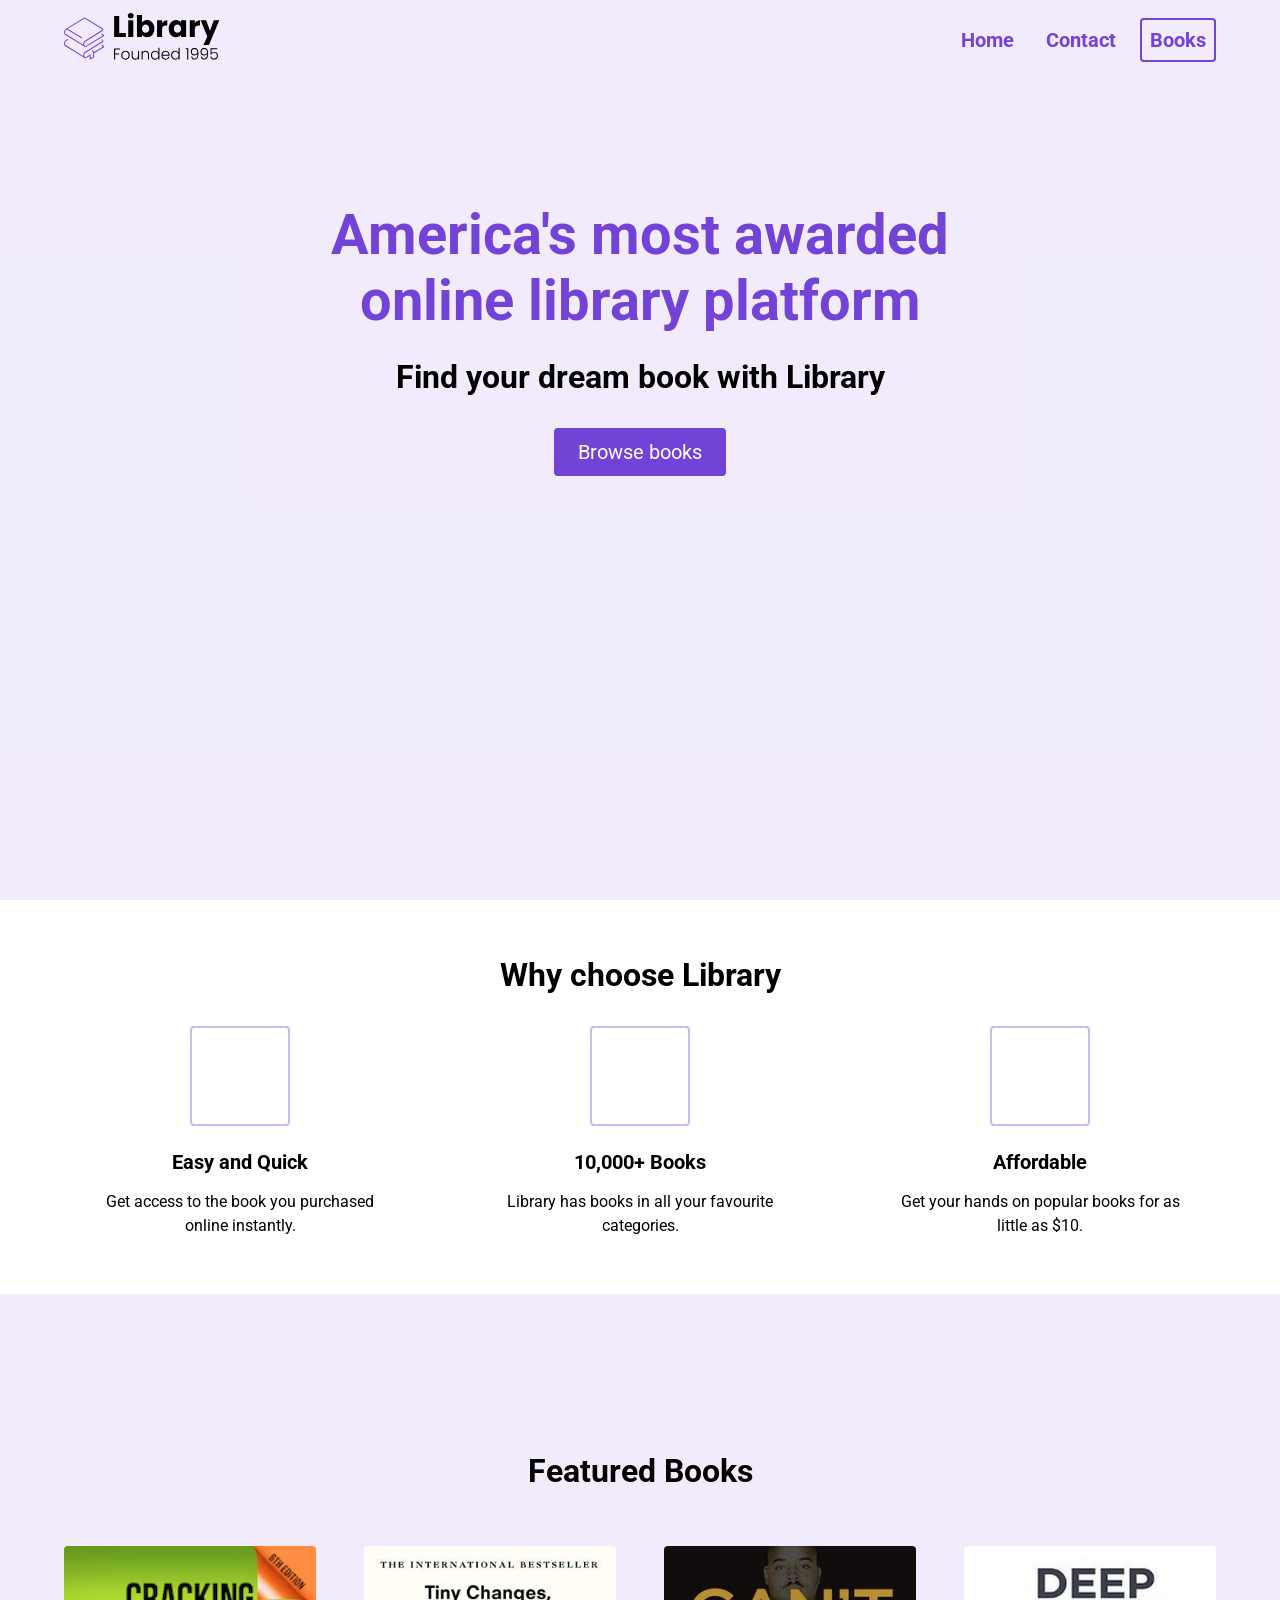
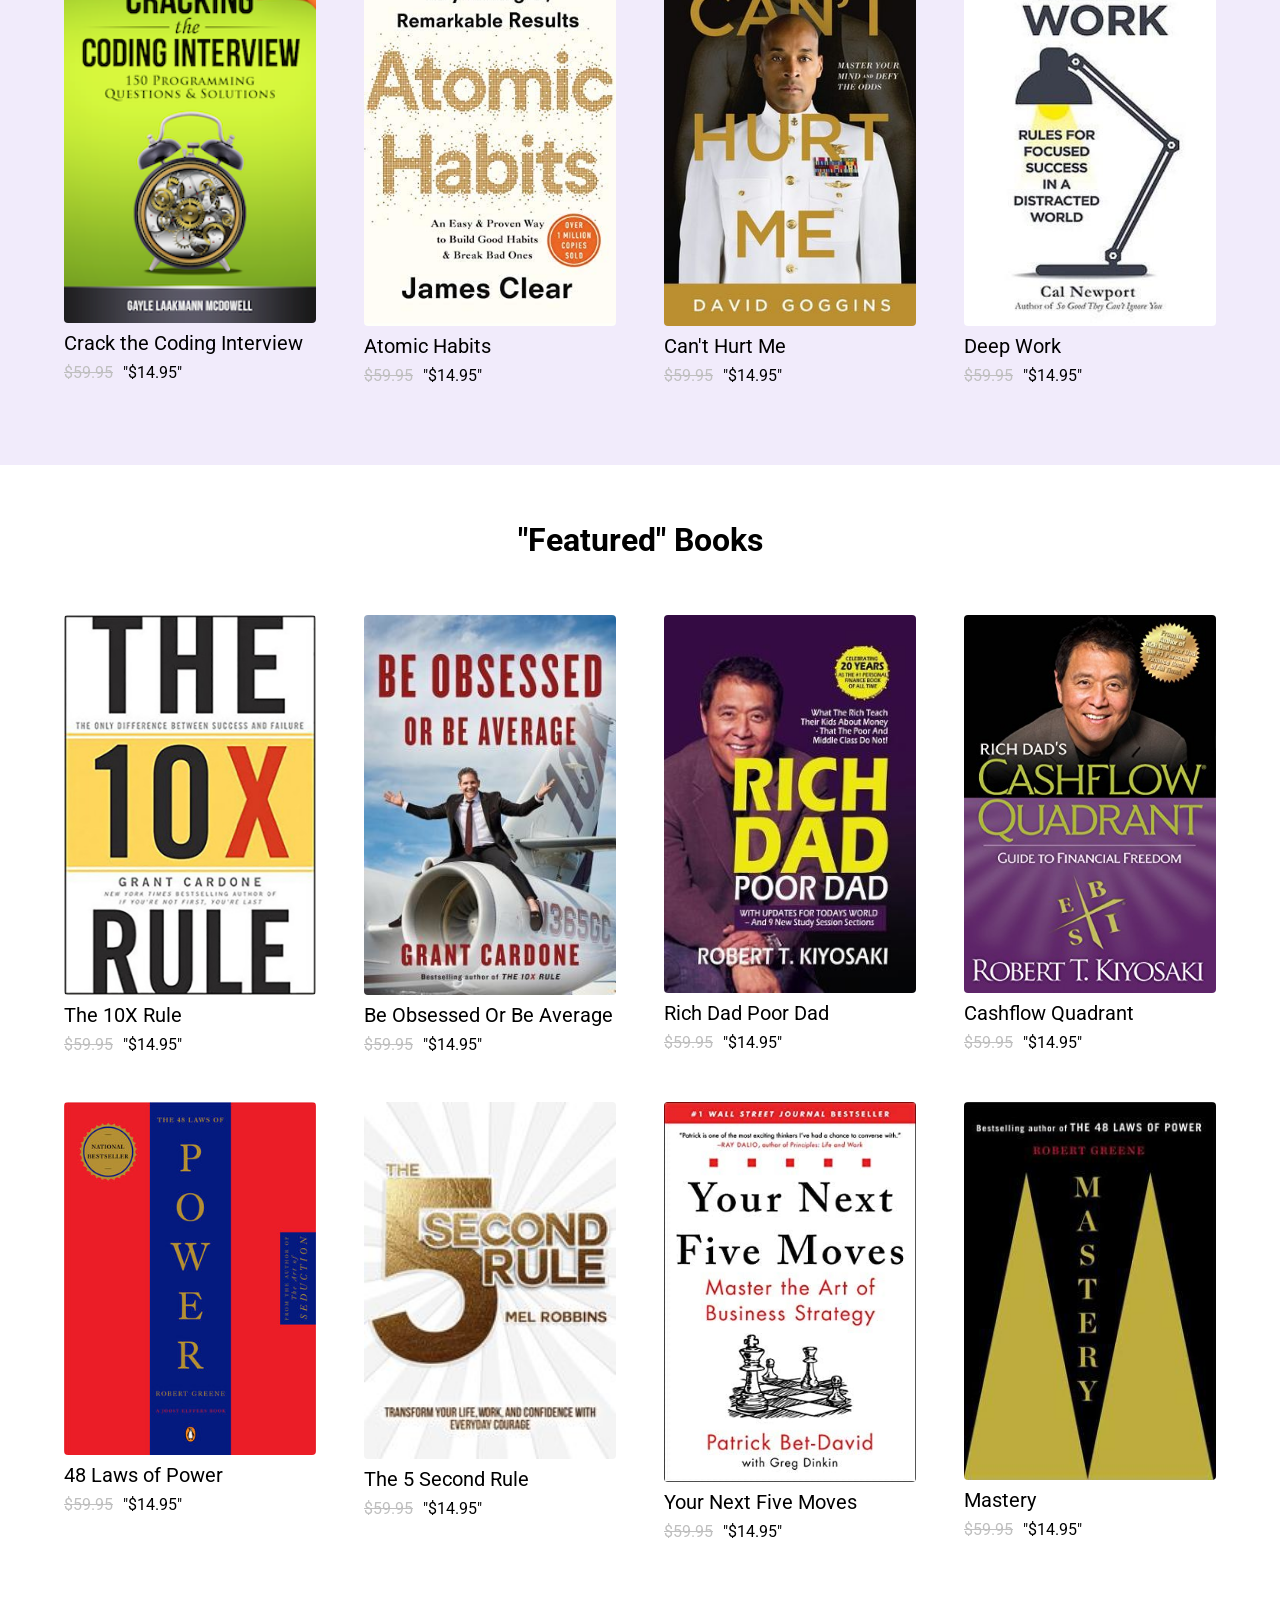
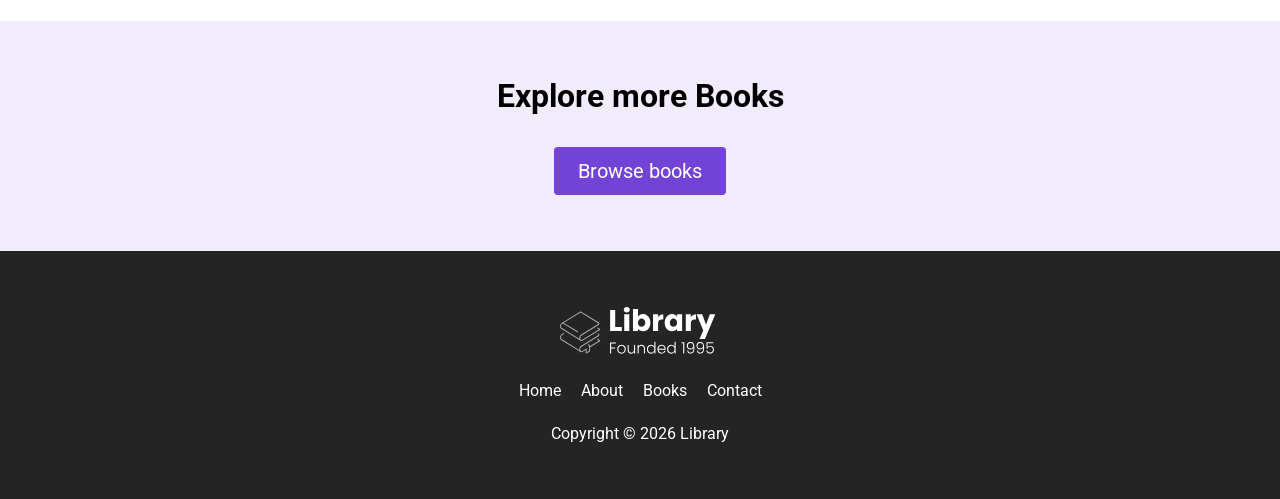
==== commit 439c8104: "almost there" ====
--- a/assets/index.html
+++ b/assets/index.html
@@ -10,14 +10,14 @@
       src="https://kit.fontawesome.com/c8e4d183c2.js"
       crossorigin="anonymous"
     ></script>
-    <script src="index.js"></script>
+    
   </head>
 
   <body>
     <section id="landing">
       <nav>
         <div class="nav__container">
-          <img class="logo" src="./assets/Library.svg" alt="" />
+          <img class="logo" src="assets-20260403T184440Z-3-001/assets/Library.svg" alt="" />
           <ul class="nav__links">
             <li><a href="#" class="nav__link">Home</a></li>
             <li><a href="#" class="nav__link">Contact</a></li>
@@ -404,5 +404,6 @@
         </div>
       </div>
     </footer>
+    <script src="index.js"></script>
   </body>
 </html>
